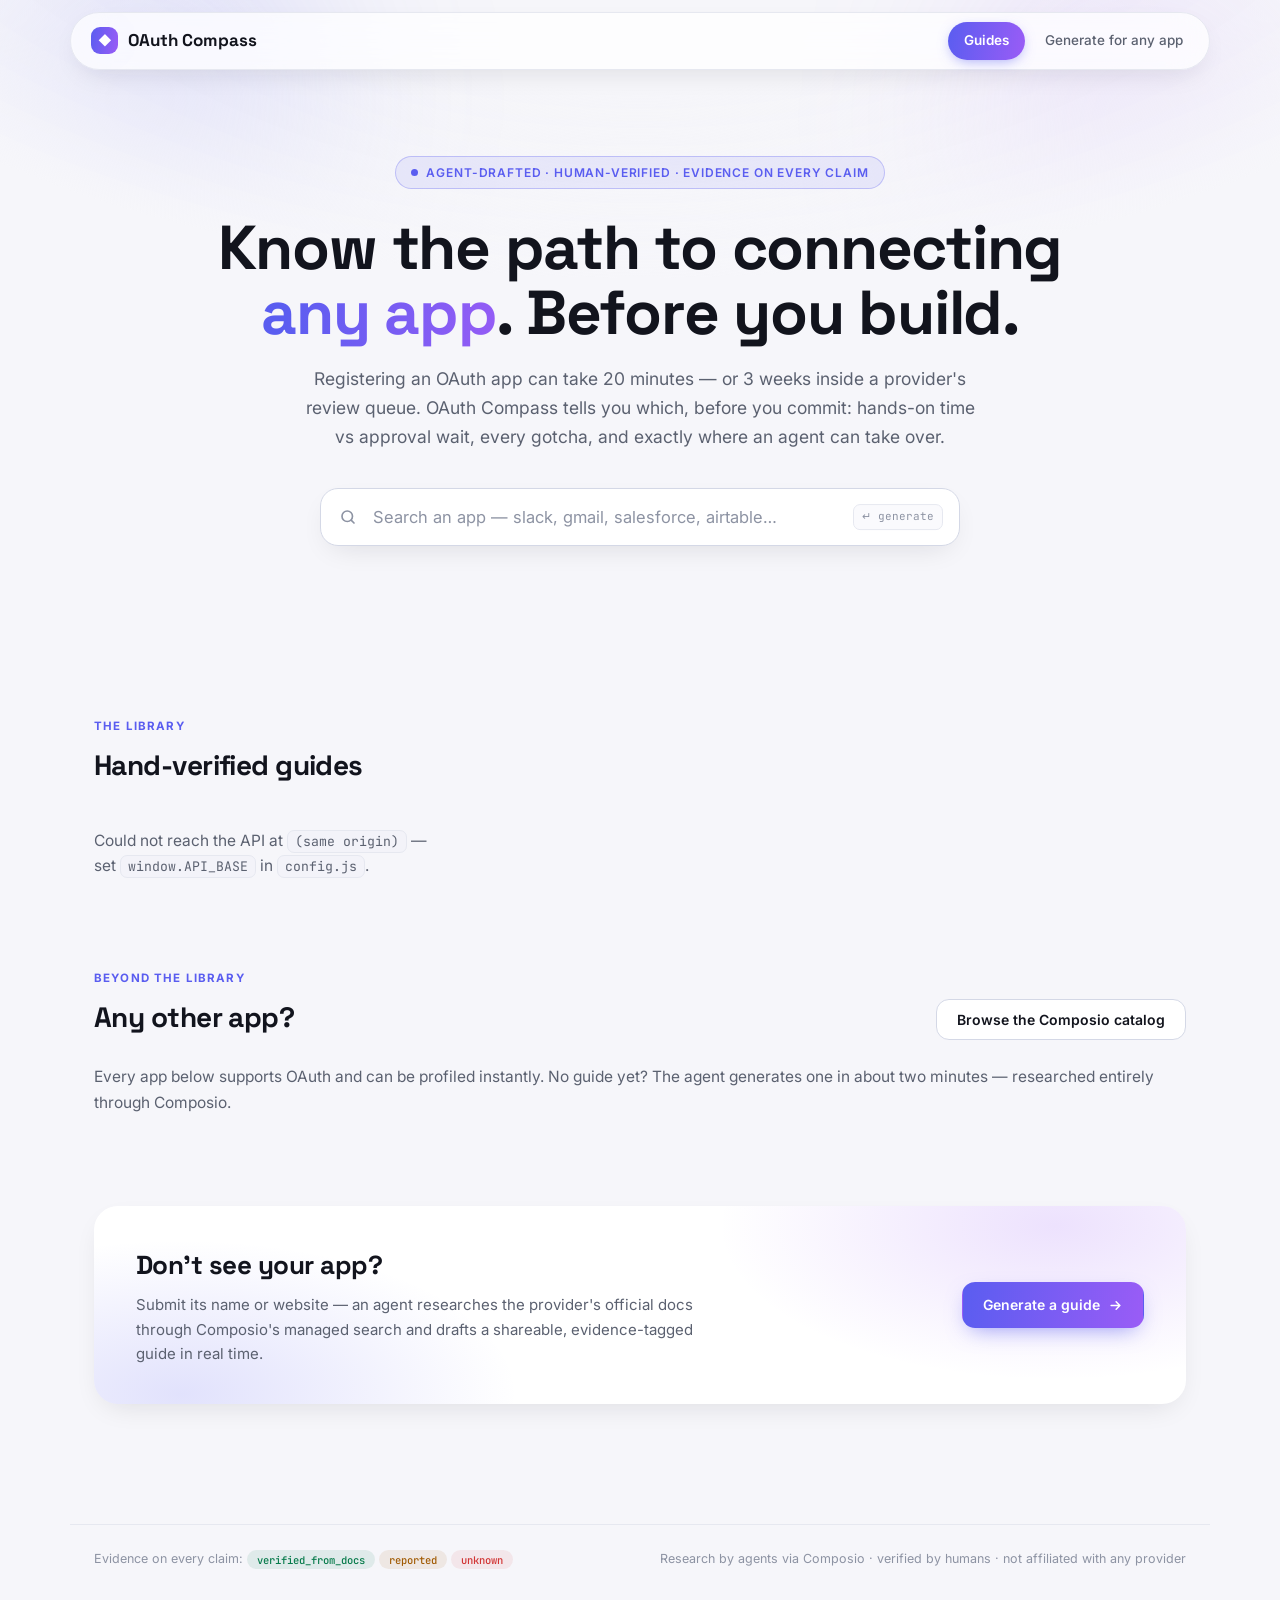
==== frontend/index.html @ fd5ded10 "Add Vercel+Render split deploy (frontend/ SPA, render.yaml, guide detail API)" ====
<!DOCTYPE html>
<html lang="en">
<head>
  <meta charset="UTF-8">
  <meta name="viewport" content="width=device-width, initial-scale=1.0">
  <title>OAuth Compass — know the path to connecting any app</title>
  <link rel="stylesheet" href="./style.css?v=3">
</head>
<body>
  <div class="aurora" aria-hidden="true"><span class="a1"></span><span class="a2"></span><span class="a3"></span></div>
  <header class="topbar">
    <a class="brand" href="./index.html"><span class="brand-mark">◆</span> OAuth Compass</a>
    <nav class="topnav">
      <a href="./index.html" class="active">Guides</a>
      <a href="./generate.html">Generate for any app</a>
    </nav>
  </header>
  <main class="container">
    <section class="hero">
      <span class="kicker"><span class="pulse"></span> Agent-drafted · human-verified · evidence on every claim</span>
      <h1>Know the path to connecting<br><span class="grad">any app</span>. Before you build.</h1>
      <p class="hero-sub">Registering an OAuth app can take 20 minutes — or 3 weeks inside a provider's
      review queue. OAuth Compass tells you which, before you commit: hands-on time vs approval wait,
      every gotcha, and exactly where an agent can take over.</p>
      <div class="search-wrap">
        <span class="search-icon"><svg width="18" height="18" viewBox="0 0 24 24" fill="none" stroke="currentColor" stroke-width="2.2" stroke-linecap="round"><circle cx="11" cy="11" r="7"/><path d="m20 20-3.5-3.5"/></svg></span>
        <input id="search-box" type="search" placeholder="Search an app — slack, gmail, salesforce, airtable…" autocomplete="off">
        <span class="search-hint">↵ generate</span>
        <div id="search-results" class="search-results" hidden></div>
      </div>
      <div class="stats" id="stats"></div>
      <div class="ticker-wrap" aria-hidden="true"><div class="ticker" id="ticker"></div></div>
    </section>

    <section class="section reveal">
      <div class="section-head">
        <div><p class="kicker2">The library</p><h2>Hand-verified guides</h2></div>
        <span class="muted text-small" id="lib-count"></span>
      </div>
      <div class="grid" id="grid"></div>
    </section>

    <section class="section reveal">
      <div class="section-head">
        <div><p class="kicker2">Beyond the library</p><h2>Any other app?</h2></div>
        <button id="catalog-toggle" class="btn" type="button">Browse the Composio catalog</button>
      </div>
      <p class="muted" style="margin-top:0;">Every app below supports OAuth and can be profiled instantly.
      No guide yet? The agent generates one in about two minutes — researched entirely through Composio.</p>
      <div id="catalog-panel" class="grid" hidden></div>
      <div id="catalog-status" class="muted text-small" hidden></div>
    </section>

    <section class="cta reveal">
      <div>
        <h2>Don't see your app?</h2>
        <p class="muted">Submit its name or website — an agent researches the provider's official docs through
        Composio's managed search and drafts a shareable, evidence-tagged guide in real time.</p>
      </div>
      <a class="btn btn-primary" href="./generate.html">Generate a guide
        <svg width="15" height="15" viewBox="0 0 24 24" fill="none" stroke="currentColor" stroke-width="2.4" stroke-linecap="round" stroke-linejoin="round"><path d="M5 12h14M13 6l6 6-6 6"/></svg>
      </a>
    </section>
  </main>
  <footer class="footer">
    <span>Evidence on every claim:
      <span class="ev ev-verified_from_docs">verified_from_docs</span>
      <span class="ev ev-reported">reported</span>
      <span class="ev ev-unknown">unknown</span>
    </span>
    <span>Research by agents via Composio · verified by humans · not affiliated with any provider</span>
  </footer>
  <script src="./config.js"></script>
  <script src="./app.js" defer></script>
</body>
</html>
---- frontend/style.css ----
/* ============================================================
   OAuth Compass — design system v3 "Aurora"
   Dark-first premium UI · Space Grotesk + Inter · motion-aware
   ============================================================ */
@import url('https://fonts.googleapis.com/css2?family=Inter:wght@400;500;600;700;800&family=Space+Grotesk:wght@500;600;700&family=JetBrains+Mono:wght@400;500;600&display=swap');

:root {
  --bg: #07080d;
  --bg-soft: #0d0f16;
  --surface: #11131c;
  --surface-2: #161925;
  --surface-glass: rgba(17, 19, 28, 0.72);
  --ink: #eaecf4;
  --ink-soft: #a2a8ba;
  --ink-faint: #676d7f;
  --line: #232736;
  --line-strong: #303550;
  --accent: #7d7fff;
  --accent-2: #b07cff;
  --accent-ink: #ffffff;
  --accent-soft: rgba(125, 127, 255, 0.13);
  --good: #3ddc97;
  --good-soft: rgba(61, 220, 151, 0.12);
  --warn: #fbbf24;
  --warn-soft: rgba(251, 191, 36, 0.11);
  --bad: #fb7185;
  --bad-soft: rgba(251, 113, 133, 0.12);
  --info: #6ea8fe;
  --info-soft: rgba(110, 168, 254, 0.12);
  --code-bg: #171a26;
  --console-bg: #0a0c13;
  --shadow-sm: 0 1px 2px rgba(0, 0, 0, 0.5);
  --shadow-md: 0 10px 30px -10px rgba(0, 0, 0, 0.6);
  --shadow-lg: 0 24px 60px -18px rgba(0, 0, 0, 0.65);
  --glow: 0 0 40px -8px rgba(125, 127, 255, 0.5);
  --r-sm: 9px; --r-md: 13px; --r-lg: 18px; --r-xl: 24px;
  --font: 'Inter', system-ui, -apple-system, 'Segoe UI', sans-serif;
  --display: 'Space Grotesk', var(--font);
  --mono: 'JetBrains Mono', ui-monospace, 'Cascadia Code', Consolas, monospace;
  --grad: linear-gradient(100deg, var(--accent), var(--accent-2));
}
@media (prefers-color-scheme: light) {
  :root {
    --bg: #f6f6fa;
    --bg-soft: #ededf3;
    --surface: #ffffff;
    --surface-2: #fafafd;
    --surface-glass: rgba(255, 255, 255, 0.75);
    --ink: #12141d;
    --ink-soft: #5b6170;
    --ink-faint: #8d93a3;
    --line: #e6e8f0;
    --line-strong: #d4d8e6;
    --accent: #5a5df0;
    --accent-2: #9a5cf6;
    --accent-soft: rgba(90, 93, 240, 0.09);
    --good: #067a4b; --good-soft: rgba(6, 122, 75, 0.09);
    --warn: #a05a03; --warn-soft: rgba(160, 90, 3, 0.09);
    --bad: #d13535; --bad-soft: rgba(209, 53, 53, 0.08);
    --info: #1f5edb; --info-soft: rgba(31, 94, 219, 0.09);
    --code-bg: #f3f3f9;
    --console-bg: #14161f;
    --shadow-sm: 0 1px 2px rgba(18, 20, 29, 0.06);
    --shadow-md: 0 10px 30px -12px rgba(18, 20, 29, 0.14);
    --shadow-lg: 0 26px 60px -20px rgba(18, 20, 29, 0.22);
    --glow: 0 0 44px -10px rgba(90, 93, 240, 0.45);
  }
}

* { box-sizing: border-box; }
html { scroll-behavior: smooth; }
body {
  margin: 0; color: var(--ink); font: 15.5px/1.62 var(--font);
  background: var(--bg);
  -webkit-font-smoothing: antialiased;
  overflow-x: hidden;
}

/* ---------- Aurora background ---------- */
.aurora { position: fixed; inset: 0; z-index: -2; overflow: hidden; pointer-events: none; }
.aurora::after {
  content: ""; position: absolute; inset: 0;
  background: radial-gradient(ellipse 90% 55% at 50% -12%, transparent 40%, var(--bg) 78%);
}
.aurora span {
  position: absolute; border-radius: 50%; filter: blur(90px); opacity: .5;
  animation: drift 26s ease-in-out infinite alternate;
}
.aurora .a1 { width: 560px; height: 560px; left: -140px; top: -180px;
  background: radial-gradient(circle, color-mix(in srgb, var(--accent) 55%, transparent), transparent 65%); }
.aurora .a2 { width: 520px; height: 520px; right: -120px; top: -140px;
  background: radial-gradient(circle, color-mix(in srgb, var(--accent-2) 48%, transparent), transparent 65%);
  animation-delay: -8s; }
.aurora .a3 { width: 640px; height: 400px; left: 28%; top: 34%;
  background: radial-gradient(circle, color-mix(in srgb, var(--accent-2) 26%, transparent), transparent 68%);
  animation-delay: -16s; opacity: .3; }
@keyframes drift {
  from { transform: translate(0, 0) scale(1); }
  to   { transform: translate(60px, 44px) scale(1.12); }
}
@media (prefers-reduced-motion: reduce) { .aurora span { animation: none; } }

::selection { background: color-mix(in srgb, var(--accent) 30%, transparent); }
:focus-visible { outline: 2px solid var(--accent); outline-offset: 2px; border-radius: 8px; }
h1, h2, h3 { font-family: var(--display); letter-spacing: -0.02em; }
a { color: var(--accent); text-decoration: none; transition: color .15s; }
a:hover { color: var(--accent-2); }
code { font-family: var(--mono); font-size: .85em; background: var(--code-bg); border: 1px solid var(--line); padding: 2px 7px; border-radius: 7px; word-break: break-all; }
pre { background: var(--code-bg); border: 1px solid var(--line); padding: 14px 16px; border-radius: var(--r-md); overflow-x: auto; font-family: var(--mono); font-size: 12.5px; line-height: 1.6; }
pre code { background: none; border: none; padding: 0; }

/* ---------- Glass topbar ---------- */
.topbar {
  position: sticky; top: 12px; z-index: 60;
  margin: 12px auto 0; max-width: 1140px; width: calc(100% - 36px);
  display: flex; align-items: center; justify-content: space-between;
  padding: 9px 10px 9px 20px; border-radius: 999px;
  background: var(--surface-glass);
  backdrop-filter: blur(18px) saturate(1.4); -webkit-backdrop-filter: blur(18px) saturate(1.4);
  border: 1px solid var(--line);
  box-shadow: var(--shadow-md);
}
.brand { display: flex; align-items: center; gap: 10px; font-family: var(--display); font-weight: 700; font-size: 17px; color: var(--ink); }
.brand:hover { color: var(--ink); }
.brand-mark {
  width: 27px; height: 27px; border-radius: 9px; display: inline-flex; align-items: center; justify-content: center;
  background: var(--grad); color: #fff; font-size: 13px;
  box-shadow: var(--glow);
}
.topnav { display: flex; gap: 4px; }
.topnav a {
  padding: 8px 16px; border-radius: 999px; color: var(--ink-soft);
  font-weight: 500; font-size: 13.5px; transition: all .18s;
}
.topnav a:hover { color: var(--ink); background: var(--accent-soft); text-decoration: none; }
.topnav a.active {
  color: var(--accent-ink); background: var(--grad); font-weight: 600;
  box-shadow: 0 4px 14px -4px color-mix(in srgb, var(--accent) 60%, transparent);
}

.container { max-width: 1140px; margin: 0 auto; padding: 0 24px 80px; }

/* ---------- Hero ---------- */
.hero { position: relative; text-align: center; padding: 86px 0 26px; }
.kicker {
  display: inline-flex; align-items: center; gap: 8px; margin-bottom: 26px;
  font-size: 12px; font-weight: 600; letter-spacing: .07em; text-transform: uppercase;
  color: var(--accent); background: var(--accent-soft);
  border: 1px solid color-mix(in srgb, var(--accent) 30%, transparent);
  padding: 6px 15px; border-radius: 999px;
}
.kicker .pulse { width: 7px; height: 7px; border-radius: 50%; background: var(--accent); box-shadow: 0 0 0 0 color-mix(in srgb, var(--accent) 70%, transparent); animation: pulse 2s infinite; }
@keyframes pulse { 0% { box-shadow: 0 0 0 0 color-mix(in srgb, var(--accent) 60%, transparent); } 70% { box-shadow: 0 0 0 8px transparent; } 100% { box-shadow: 0 0 0 0 transparent; } }
.hero h1 { font-size: clamp(36px, 5.6vw, 62px); line-height: 1.05; margin: 0 0 20px; font-weight: 700; }
.hero h1 .grad {
  background: linear-gradient(95deg, var(--accent) 5%, var(--accent-2) 55%, var(--accent) 100%);
  background-size: 200% 100%;
  -webkit-background-clip: text; background-clip: text; color: transparent;
  animation: shimmer 7s linear infinite;
}
@keyframes shimmer { to { background-position: 200% 0; } }
@media (prefers-reduced-motion: reduce) { .hero h1 .grad { animation: none; } }
.hero-sub { color: var(--ink-soft); font-size: 17.5px; line-height: 1.65; max-width: 680px; margin: 0 auto 36px; }

/* stats chips */
.stats { display: flex; justify-content: center; gap: 12px; flex-wrap: wrap; margin-bottom: 44px; }
.stat {
  display: inline-flex; align-items: center; gap: 9px;
  background: var(--surface-glass); border: 1px solid var(--line); border-radius: 999px;
  padding: 8px 18px; font-size: 13.5px; color: var(--ink-soft);
  backdrop-filter: blur(8px); -webkit-backdrop-filter: blur(8px);
}
.stat b { font-family: var(--display); color: var(--ink); font-weight: 700; }
.stat .dot { width: 7px; height: 7px; border-radius: 50%; background: var(--grad); }

/* ---------- Search ---------- */
.search-wrap { position: relative; max-width: 640px; margin: 0 auto; }
#search-box {
  width: 100%; padding: 18px 58px 18px 52px; font-size: 16.5px; font-family: var(--font);
  border: 1px solid var(--line-strong); border-radius: 18px;
  background: var(--surface); color: var(--ink);
  box-shadow: var(--shadow-md); transition: border-color .18s, box-shadow .18s;
}
#search-box::placeholder { color: var(--ink-faint); }
#search-box:focus { outline: none; border-color: var(--accent); box-shadow: 0 0 0 4px var(--accent-soft), var(--glow); }
.search-icon { position: absolute; left: 19px; top: 50%; transform: translateY(-50%); color: var(--ink-faint); display: flex; pointer-events: none; }
.search-hint {
  position: absolute; right: 17px; top: 50%; transform: translateY(-50%);
  font-family: var(--mono); font-size: 11px; color: var(--ink-faint);
  border: 1px solid var(--line); border-radius: 7px; padding: 3px 8px; background: var(--surface-2); pointer-events: none;
}
.search-results {
  position: absolute; left: 0; right: 0; top: calc(100% + 12px); z-index: 40;
  background: var(--surface-glass); backdrop-filter: blur(20px); -webkit-backdrop-filter: blur(20px);
  border: 1px solid var(--line-strong); border-radius: var(--r-lg);
  box-shadow: var(--shadow-lg); overflow: hidden; text-align: left;
}
.search-results a, .search-results .sr-item { display: block; padding: 14px 19px; border-bottom: 1px solid var(--line); color: var(--ink); }
.search-results a:last-child { border-bottom: none; }
.search-results a:hover { background: var(--accent-soft); color: var(--ink); text-decoration: none; }
.search-results .sr-kind { float: right; font-size: 11px; font-weight: 600; padding: 3px 10px; border-radius: 999px; background: var(--accent-soft); color: var(--accent); }
.search-results .sr-sub { font-size: 12.5px; color: var(--ink-soft); margin-top: 3px; }
.search-results .sr-none { color: var(--ink-soft); cursor: pointer; }
.search-results .sr-none:hover { background: var(--accent-soft); }

/* ---------- Ticker ---------- */
.ticker-wrap { overflow: hidden; margin: 34px auto 0; max-width: 860px; -webkit-mask-image: linear-gradient(90deg, transparent, #000 12%, #000 88%, transparent); mask-image: linear-gradient(90deg, transparent, #000 12%, #000 88%, transparent); }
.ticker { display: inline-flex; gap: 10px; white-space: nowrap; animation: scroll 36s linear infinite; }
.ticker-wrap:hover .ticker { animation-play-state: paused; }
@keyframes scroll { to { transform: translateX(-50%); } }
.ticker span {
  display: inline-flex; align-items: center; gap: 7px;
  font-family: var(--mono); font-size: 12px; color: var(--ink-soft);
  border: 1px solid var(--line); border-radius: 999px; padding: 5px 13px; background: var(--surface);
}
.ticker span i { width: 5px; height: 5px; border-radius: 50%; background: var(--accent); font-style: normal; }
@media (prefers-reduced-motion: reduce) { .ticker { animation: none; } }

/* ---------- Sections ---------- */
.section { margin-top: 76px; }
.section-head { display: flex; align-items: flex-end; justify-content: space-between; gap: 16px; flex-wrap: wrap; margin-bottom: 24px; }
.kicker2 { font-size: 11.5px; font-weight: 700; letter-spacing: .1em; text-transform: uppercase; color: var(--accent); margin: 0 0 7px; }
.section-head h2 { margin: 0; font-size: 28px; }
.muted { color: var(--ink-soft); }
.text-small { font-size: 13px; }

/* ---------- Cards with gradient hairline + cursor glow ---------- */
.grid { display: grid; grid-template-columns: repeat(auto-fill, minmax(330px, 1fr)); gap: 18px; }
.card {
  --mx: 50%; --my: 0%;
  position: relative; display: flex; flex-direction: column;
  background: var(--surface); border-radius: var(--r-lg);
  padding: 22px 24px; color: var(--ink);
  border: 1px solid transparent;
  background-clip: padding-box;
  box-shadow: var(--shadow-sm);
  transition: transform .22s cubic-bezier(.2,.7,.3,1.2), box-shadow .22s ease;
  overflow: hidden;
}
.card::before {
  content: ""; position: absolute; inset: 0; border-radius: inherit; padding: 1px; pointer-events: none;
  background: linear-gradient(135deg, color-mix(in srgb, var(--accent) 55%, var(--line)), var(--line) 40%, color-mix(in srgb, var(--accent-2) 45%, var(--line)));
  -webkit-mask: linear-gradient(#000 0 0) content-box, linear-gradient(#000 0 0);
  -webkit-mask-composite: xor; mask-composite: exclude;
  opacity: .55; transition: opacity .2s;
}
.card::after {
  content: ""; position: absolute; inset: 0; pointer-events: none; border-radius: inherit;
  background: radial-gradient(340px circle at var(--mx) var(--my), color-mix(in srgb, var(--accent) 12%, transparent), transparent 65%);
  opacity: 0; transition: opacity .25s;
}
a.card:hover { transform: translateY(-4px); box-shadow: var(--shadow-lg), var(--glow); text-decoration: none; color: var(--ink); }
a.card:hover::before { opacity: 1; }
a.card:hover::after { opacity: 1; }
.card-top { display: flex; gap: 8px; flex-wrap: wrap; margin-bottom: 13px; }
.guide-card h3 { margin: 0 0 9px; font-size: 19px; font-weight: 600; }
.guide-card p { margin: 0 0 18px; font-size: 14px; color: var(--ink-soft); line-height: 1.58; }
.card-meta {
  margin-top: auto; display: flex; gap: 20px; flex-wrap: wrap; font-size: 13px; font-weight: 500; color: var(--ink-soft);
  border-top: 1px solid var(--line); padding-top: 14px; position: relative; z-index: 1;
}
.card-meta span { display: inline-flex; align-items: center; gap: 7px; }
.card-meta svg { opacity: .6; }

.catalog-card { display: flex; gap: 13px; align-items: center; padding: 13px 16px; border-radius: var(--r-md); }
.catalog-card img { width: 34px; height: 34px; border-radius: 9px; background: var(--surface-2); padding: 3px; }
.catalog-card .cat-meta { flex: 1; min-width: 0; z-index: 1; }
.catalog-card .cat-name { font-weight: 600; font-size: 14.5px; }
.catalog-card .cat-sub { font-size: 12px; color: var(--ink-soft); }
.catalog-card .go { color: var(--ink-faint); font-weight: 600; font-size: 13px; transition: color .15s, transform .15s; z-index: 1; }
a.catalog-card:hover .go { color: var(--accent); transform: translateX(4px); }

/* ---------- Badges ---------- */
.badge {
  display: inline-flex; align-items: center; gap: 6px; position: relative; z-index: 1;
  font-size: 11.5px; font-weight: 600; padding: 3.5px 11px; border-radius: 999px;
  background: var(--bg-soft); color: var(--ink-soft);
}
.badge::before { content: ""; width: 6px; height: 6px; border-radius: 50%; background: currentColor; opacity: .9; }
.badge.no-dot::before { display: none; }
.tier-1 { background: var(--good-soft); color: var(--good); }
.tier-2 { background: color-mix(in srgb, var(--good) 14%, transparent); color: var(--good); }
.tier-3 { background: var(--warn-soft); color: var(--warn); }
.tier-4 { background: color-mix(in srgb, var(--bad) 14%, transparent); color: var(--bad); }
.tier-5 { background: var(--bad-soft); color: var(--bad); }
.badge-managed { background: var(--info-soft); color: var(--info); }
.badge-byo { background: var(--warn-soft); color: var(--warn); }
.badge-agent { background: var(--info-soft); color: var(--info); }
.badge-human { background: var(--warn-soft); color: var(--warn); }
.badge-agent::before, .badge-human::before, .badge-req::before { display: none; }
.badge-req { background: var(--bad-soft); color: var(--bad); }
.badge-version { background: var(--accent-soft); color: var(--accent); }

/* ---------- Buttons ---------- */
.btn {
  display: inline-flex; align-items: center; justify-content: center; gap: 8px;
  padding: 11px 20px; border-radius: 13px; cursor: pointer;
  border: 1px solid var(--line-strong); background: var(--surface); color: var(--ink);
  font-weight: 600; font-size: 14px; font-family: var(--font);
  transition: all .18s; text-decoration: none; position: relative;
}
.btn:hover { border-color: var(--accent); color: var(--accent); text-decoration: none; transform: translateY(-1px); }
.btn-primary {
  background: var(--grad); color: var(--accent-ink); border-color: transparent;
  box-shadow: 0 8px 22px -8px color-mix(in srgb, var(--accent) 65%, transparent);
}
.btn-primary:hover { color: var(--accent-ink); filter: brightness(1.08); box-shadow: 0 10px 26px -8px color-mix(in srgb, var(--accent) 75%, transparent); }
.btn-xs { padding: 6px 13px; font-size: 12.5px; border-radius: 10px; }
.btn[disabled] { opacity: .55; cursor: not-allowed; transform: none; }

/* ---------- CTA ---------- */
.cta {
  position: relative; display: flex; align-items: center; justify-content: space-between; gap: 24px; flex-wrap: wrap;
  margin-top: 76px; padding: 38px 42px; border-radius: var(--r-xl);
  background: var(--surface); overflow: hidden; box-shadow: var(--shadow-md);
}
.cta::before {
  content: ""; position: absolute; inset: 0; pointer-events: none;
  background:
    radial-gradient(480px 220px at 88% 10%, color-mix(in srgb, var(--accent-2) 18%, transparent), transparent 70%),
    radial-gradient(480px 220px at 8% 95%, color-mix(in srgb, var(--accent) 18%, transparent), transparent 70%);
}
.cta > * { position: relative; }
.cta h2 { margin: 0 0 7px; font-size: 26px; }
.cta .muted { margin: 0; max-width: 580px; font-size: 15px; }

/* ---------- Guide page ---------- */
.guide-head { padding: 48px 0 8px; max-width: 880px; }
.badges { display: flex; gap: 8px; flex-wrap: wrap; margin-bottom: 18px; }
.guide h1 { font-size: clamp(28px, 4.2vw, 40px); margin: 4px 0 14px; font-weight: 700; }
.lede { color: var(--ink-soft); font-size: 17px; line-height: 1.68; margin: 0 0 26px; }
.timebar { display: grid; grid-template-columns: repeat(auto-fit, minmax(190px, 1fr)); gap: 13px; margin: 24px 0 8px; }
.timebar-cell {
  position: relative; background: var(--surface); border: 1px solid var(--line);
  border-radius: var(--r-md); padding: 16px 19px; display: flex; flex-direction: column; gap: 3px;
  box-shadow: var(--shadow-sm); overflow: hidden;
}
.timebar-cell::before { content: ""; position: absolute; left: 0; top: 0; bottom: 0; width: 3px; background: var(--grad); opacity: .8; }
.timebar-cell .muted { font-size: 11px; font-weight: 700; letter-spacing: .08em; text-transform: uppercase; }
.timebar-cell strong { font-size: 15px; font-weight: 600; }
.versions { display: flex; align-items: center; gap: 8px; flex-wrap: wrap; margin-top: 20px; }

.g-section { margin-top: 58px; }
.g-section > h2 { display: flex; align-items: center; gap: 11px; font-size: 22px; margin: 0 0 20px; }
.g-section > h2::before {
  content: ""; width: 9px; height: 24px; border-radius: 5px; flex-shrink: 0;
  background: var(--grad); box-shadow: 0 0 12px -2px color-mix(in srgb, var(--accent) 70%, transparent);
}

.prereq-list { list-style: none; padding: 0; margin: 0; display: grid; grid-template-columns: repeat(auto-fill, minmax(350px, 1fr)); gap: 11px; }
.prereq-list li {
  background: var(--surface); border: 1px solid var(--line); border-radius: var(--r-md);
  padding: 14px 17px; font-size: 14.5px; display: flex; gap: 11px; align-items: flex-start; box-shadow: var(--shadow-sm);
}
.prereq-list .badge { flex-shrink: 0; margin-top: 2px; }

.steps { list-style: none; margin: 0; padding: 0; position: relative; }
.steps::before {
  content: ""; position: absolute; left: 19px; top: 30px; bottom: 30px; width: 2px;
  background: linear-gradient(180deg, var(--accent), var(--accent-2)); opacity: .35;
}
.step {
  position: relative; background: var(--surface); border: 1px solid var(--line);
  border-radius: var(--r-lg); padding: 19px 24px 16px 66px; margin-bottom: 14px;
  box-shadow: var(--shadow-sm);
}
.step::before {
  content: attr(data-n); position: absolute; left: 10px; top: 22px;
  width: 21px; height: 21px; border-radius: 50%;
  background: var(--grad); color: var(--accent-ink); font-weight: 700; font-size: 11px;
  display: flex; align-items: center; justify-content: center;
  box-shadow: 0 0 0 5px var(--bg), var(--glow);
}
.step-head { display: flex; align-items: center; gap: 10px; flex-wrap: wrap; }
.step-head h3 { margin: 0; font-size: 16.5px; font-weight: 600; flex: 1; min-width: 200px; }
.step-where { font-size: 13px; color: var(--accent); font-weight: 500; margin: 7px 0 4px; }
.step p { margin: 8px 0; font-size: 14.5px; color: color-mix(in srgb, var(--ink) 90%, var(--ink-soft)); }
.nuance {
  border-left: 3px solid var(--warn); background: var(--warn-soft);
  padding: 10px 15px; border-radius: 0 11px 11px 0; font-size: 13.5px; margin: 10px 0;
}
.nuance strong { color: var(--warn); }
.evidence-line { display: flex; gap: 10px; align-items: center; font-size: 12.5px; margin-top: 12px; padding-top: 11px; border-top: 1px dashed var(--line); }
.ev { font-family: var(--mono); font-size: 11px; font-weight: 500; padding: 2.5px 10px; border-radius: 999px; background: var(--bg-soft); color: var(--ink-soft); }
.ev-verified_from_docs { background: var(--good-soft); color: var(--good); }
.ev-reported { background: var(--warn-soft); color: var(--warn); }
.ev-unknown { background: var(--bad-soft); color: var(--bad); }
.src-link { font-size: 12.5px; font-weight: 600; display: inline-flex; align-items: center; gap: 4px; }

.gotchas { display: grid; grid-template-columns: repeat(auto-fill, minmax(350px, 1fr)); gap: 15px; }
.gotcha {
  background: var(--surface); border: 1px solid var(--line); border-radius: var(--r-lg);
  padding: 17px 21px; position: relative; overflow: hidden; box-shadow: var(--shadow-sm);
}
.gotcha::before { content: ""; position: absolute; left: 0; top: 0; bottom: 0; width: 3px; background: linear-gradient(180deg, var(--warn), transparent); }
.gotcha h3 { font-size: 15px; margin: 0 0 8px; display: flex; gap: 8px; align-items: center; flex-wrap: wrap; }
.gotcha p { margin: 6px 0; font-size: 14px; color: var(--ink-soft); }
.gotcha .fix { color: var(--ink); }
.gotcha .fix strong { color: var(--good); }

.blockers { padding-left: 0; list-style: none; display: flex; flex-direction: column; gap: 11px; }
.blockers li { background: var(--surface); border: 1px solid var(--line); border-radius: var(--r-md); padding: 14px 18px; font-size: 14.5px; box-shadow: var(--shadow-sm); }
.blockers .muted { display: block; margin-top: 5px; font-size: 13px; }

.two-col { display: grid; grid-template-columns: 1fr 1fr; gap: 16px; }
@media (max-width: 760px) { .two-col { grid-template-columns: 1fr; } }
.avh-panel { background: var(--surface); border: 1px solid var(--line); border-radius: var(--r-lg); padding: 20px 24px; box-shadow: var(--shadow-sm); }
.avh-panel h2 { margin: 0 0 13px; font-size: 16px; display: flex; align-items: center; gap: 10px; }
.avh-icon { width: 32px; height: 32px; border-radius: 10px; display: inline-flex; align-items: center; justify-content: center; flex-shrink: 0; }
.avh-agent .avh-icon { background: var(--info-soft); color: var(--info); }
.avh-human .avh-icon { background: var(--warn-soft); color: var(--warn); }
.agent-can, .human-must { padding-left: 0; margin: 0; list-style: none; display: flex; flex-direction: column; gap: 9px; font-size: 14px; }
.agent-can li::before { content: "✦"; color: var(--info); font-weight: 700; margin-right: 9px; }
.human-must li::before { content: "✋"; margin-right: 9px; font-size: 12px; }

.composio-next .panel { background: var(--surface); border: 1px solid var(--line); border-radius: var(--r-lg); padding: 22px 26px; box-shadow: var(--shadow-sm); }
.composio-next p { margin: 8px 0; font-size: 14.5px; }

.evidence-panel {
  background: var(--surface); border: 1px solid var(--line-strong); border-radius: var(--r-xl);
  padding: 28px 32px; box-shadow: var(--shadow-md); position: relative; overflow: hidden;
}
.evidence-panel::before {
  content: ""; position: absolute; inset: 0; pointer-events: none;
  background: radial-gradient(500px 200px at 90% 0%, var(--accent-soft), transparent 70%);
}
.evidence-panel > * { position: relative; }
.evidence-panel h2 { display: flex; align-items: center; gap: 11px; font-size: 22px; margin: 0 0 14px; }
.sources { padding: 0; margin: 0; list-style: none; }
.sources li { padding: 12px 2px; border-bottom: 1px dashed var(--line); font-size: 14px; }
.sources li:last-child { border-bottom: none; }
.sources a { font-weight: 600; }
.unverified {
  margin-top: 18px; border: 1px dashed color-mix(in srgb, var(--warn) 50%, var(--line));
  background: var(--warn-soft); padding: 15px 19px; border-radius: var(--r-md); font-size: 14px;
}
.unverified ul { margin: 9px 0 0; padding-left: 20px; display: flex; flex-direction: column; gap: 5px; }
.provenance {
  margin: 20px 0 0; padding-top: 17px; border-top: 1px solid var(--line);
  font-size: 12.5px; color: var(--ink-faint); display: flex; gap: 7px; flex-wrap: wrap; align-items: center;
}

/* ---------- Generate page ---------- */
.gen-hero { text-align: center; padding: 66px 0 8px; }
.gen-hero h1 { font-size: clamp(29px, 4.4vw, 44px); margin: 0 0 14px; }
.gen-hero .grad { background: var(--grad); -webkit-background-clip: text; background-clip: text; color: transparent; }
.gen-controls { max-width: 740px; margin: 34px auto 0; }
.form-label { display: block; font-weight: 600; margin-bottom: 9px; font-size: 14px; }
.form-control {
  width: 100%; padding: 15px 17px; font-size: 15.5px; font-family: var(--font);
  border: 1px solid var(--line-strong); border-radius: var(--r-md);
  background: var(--surface); color: var(--ink); box-shadow: var(--shadow-sm);
  transition: border-color .18s, box-shadow .18s;
}
.form-control:focus { outline: none; border-color: var(--accent); box-shadow: 0 0 0 4px var(--accent-soft), var(--glow); }
.gen-row { display: flex; align-items: center; gap: 16px; flex-wrap: wrap; margin-top: 4px; }
.gen-row .form-control { flex: 1; min-width: 260px; }
.form-check { display: inline-flex; align-items: center; gap: 8px; color: var(--ink-soft); font-size: 13.5px; cursor: pointer; }
.form-check-input { accent-color: var(--accent); width: 15px; height: 15px; }

.gen-progress-wrap { max-width: 780px; margin: 44px auto 0; }
.gen-progress-wrap h2 { font-size: 13px; margin: 0 0 10px; color: var(--ink-faint); font-family: var(--mono); font-weight: 500; letter-spacing: .1em; text-transform: uppercase; }
.gen-progress {
  background: var(--console-bg); color: #c9cee0;
  border: 1px solid var(--line-strong);
  border-radius: var(--r-lg); padding: 20px 24px; min-height: 160px; max-height: 420px; overflow-y: auto;
  font-family: var(--mono); font-size: 13px; line-height: 1.75;
  display: flex; flex-direction: column; gap: 5px;
  box-shadow: var(--shadow-lg), inset 0 1px 0 rgba(255,255,255,.04);
}
.ev-line { display: flex; gap: 13px; align-items: baseline; animation: slidein .3s ease; }
@keyframes slidein { from { opacity: 0; transform: translateY(5px); } to { opacity: 1; transform: none; } }
.ev-stage { color: var(--accent-2); font-weight: 600; min-width: 106px; text-transform: uppercase; font-size: 10.5px; letter-spacing: .1em; }
.ev-line.stage-error .ev-stage { color: var(--bad); }
.ev-line.stage-done .ev-stage { color: var(--good); }
.ev-line.stage-search .ev-stage { color: var(--info); }
.caret::after { content: "▊"; margin-left: 2px; color: var(--accent-2); animation: blink 1s steps(1) infinite; }
@keyframes blink { 50% { opacity: 0; } }
@media (prefers-reduced-motion: reduce) { .ev-line { animation: none; } .caret::after { animation: none; } }

.gen-result { max-width: 780px; margin: 28px auto 0; text-align: center; }
.gen-note {
  max-width: 780px; margin: 44px auto 0; font-size: 13px; color: var(--ink-soft);
  background: var(--surface); border: 1px solid var(--line); border-radius: var(--r-md); padding: 15px 22px;
}

/* ---------- Footer ---------- */
.footer {
  max-width: 1140px; margin: 40px auto 0; padding: 24px 24px 50px;
  display: flex; gap: 16px; flex-wrap: wrap; justify-content: space-between; align-items: center;
  color: var(--ink-faint); font-size: 12.5px;
  border-top: 1px solid var(--line);
}
.footer .ev { font-size: 10.5px; }

/* ---------- Reveal on scroll ---------- */
.reveal { opacity: 0; transform: translateY(16px); transition: opacity .55s ease, transform .55s cubic-bezier(.2,.7,.3,1); }
.reveal.in { opacity: 1; transform: none; }
@media (prefers-reduced-motion: reduce) { .reveal { opacity: 1; transform: none; transition: none; } }

/* ---------- Responsive ---------- */
@media (max-width: 720px) {
  .topbar { margin: 10px auto 0; width: calc(100% - 24px); padding: 8px 8px 8px 16px; }
  .hero { padding: 56px 0 20px; }
  .search-hint { display: none; }
  .cta { padding: 28px 24px; }
  .step { padding-left: 56px; }
  .container { padding: 0 18px 64px; }
}
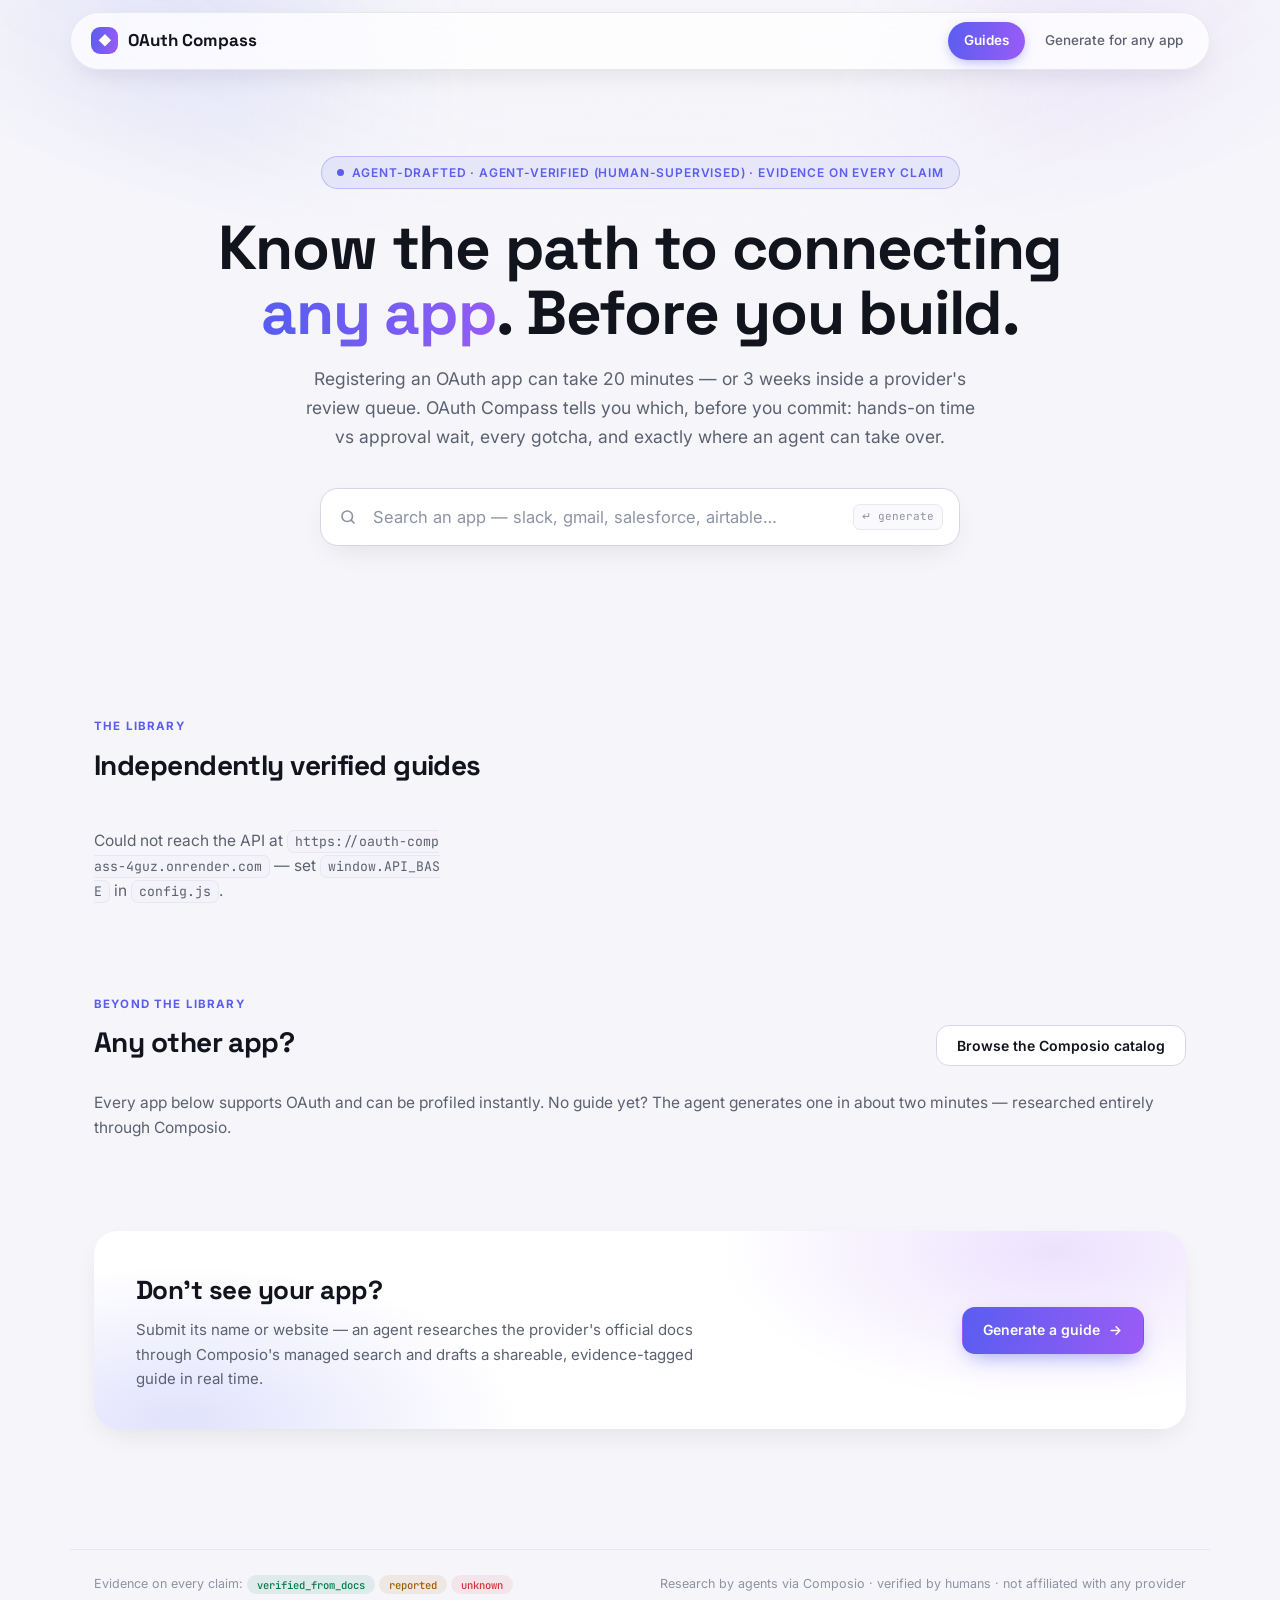
==== commit 354299ae: "Sync docs and UI to truthful verification wording; add demo video and contact" ====
--- a/frontend/index.html
+++ b/frontend/index.html
@@ -17,7 +17,7 @@
   </header>
   <main class="container">
     <section class="hero">
-      <span class="kicker"><span class="pulse"></span> Agent-drafted · human-verified · evidence on every claim</span>
+      <span class="kicker"><span class="pulse"></span> Agent-drafted · agent-verified (human-supervised) · evidence on every claim</span>
       <h1>Know the path to connecting<br><span class="grad">any app</span>. Before you build.</h1>
       <p class="hero-sub">Registering an OAuth app can take 20 minutes — or 3 weeks inside a provider's
       review queue. OAuth Compass tells you which, before you commit: hands-on time vs approval wait,
@@ -34,7 +34,7 @@
 
     <section class="section reveal">
       <div class="section-head">
-        <div><p class="kicker2">The library</p><h2>Hand-verified guides</h2></div>
+        <div><p class="kicker2">The library</p><h2>Independently verified guides</h2></div>
         <span class="muted text-small" id="lib-count"></span>
       </div>
       <div class="grid" id="grid"></div>
